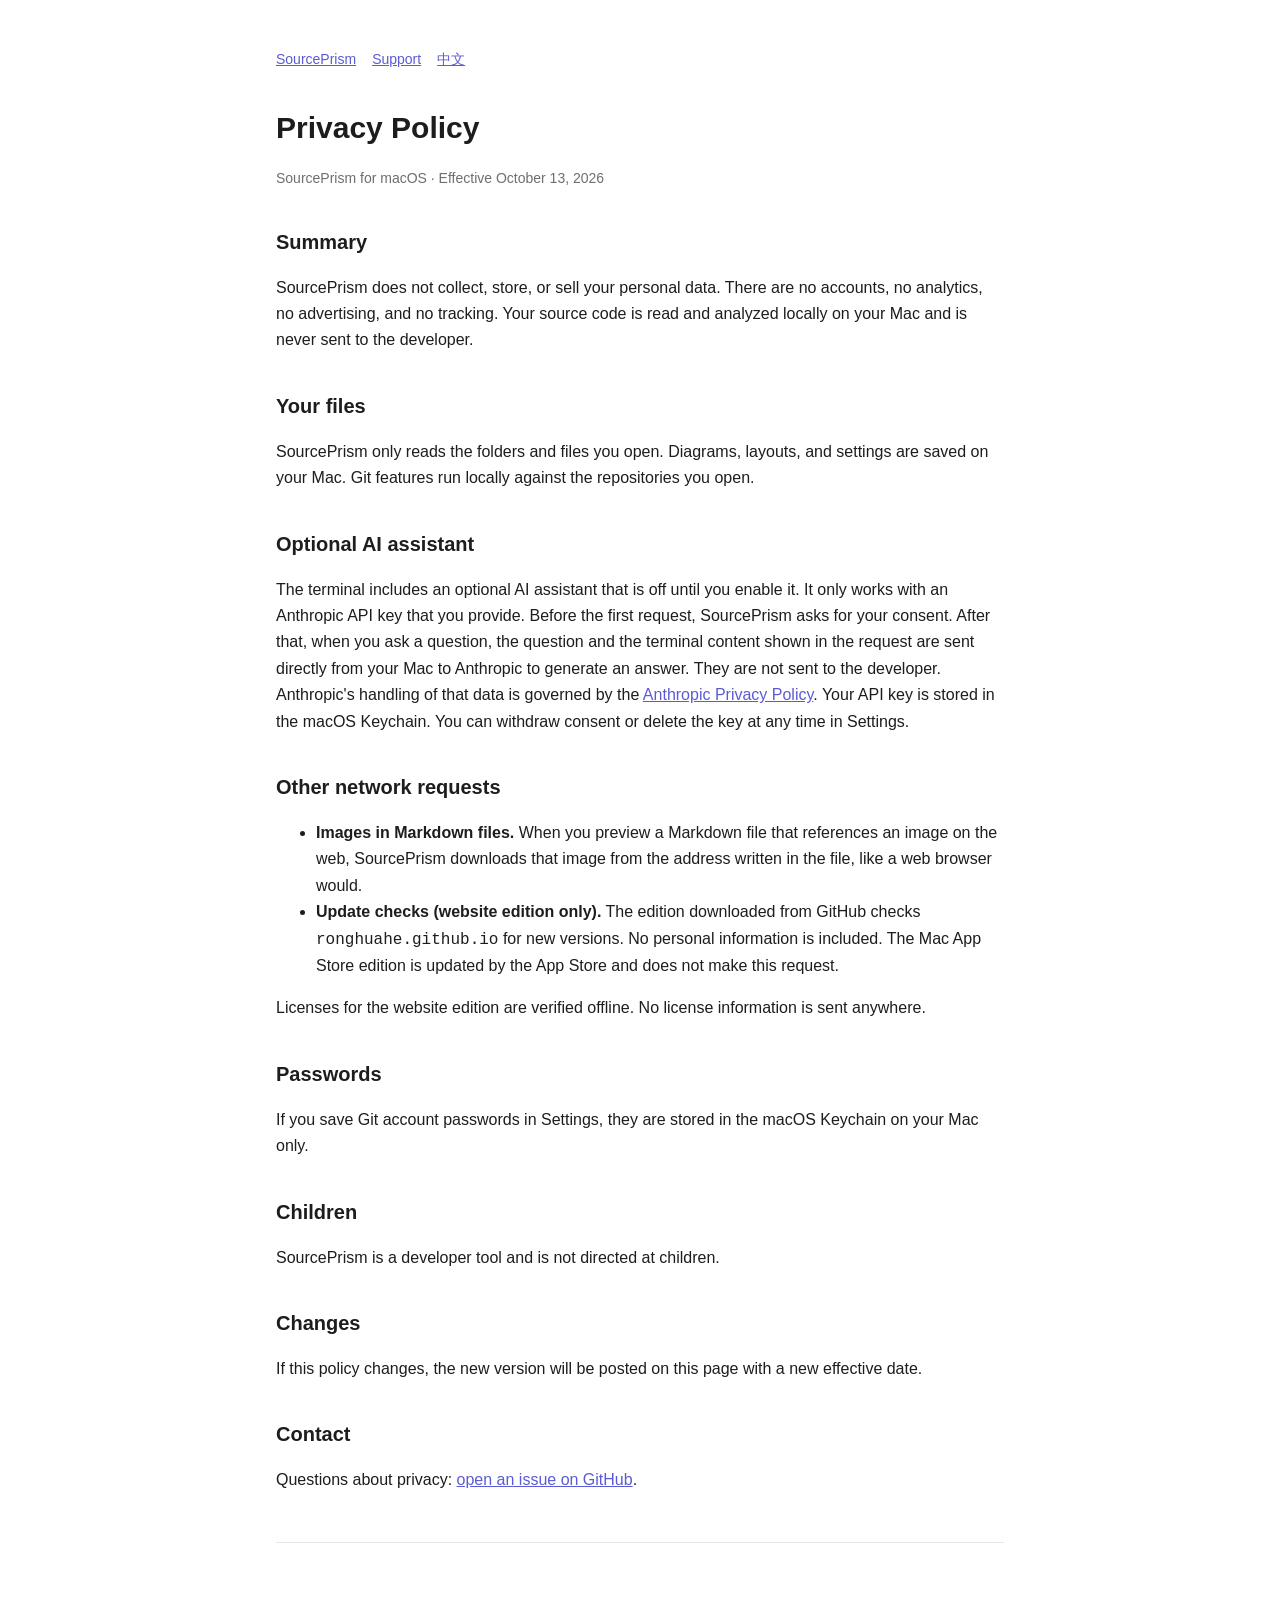
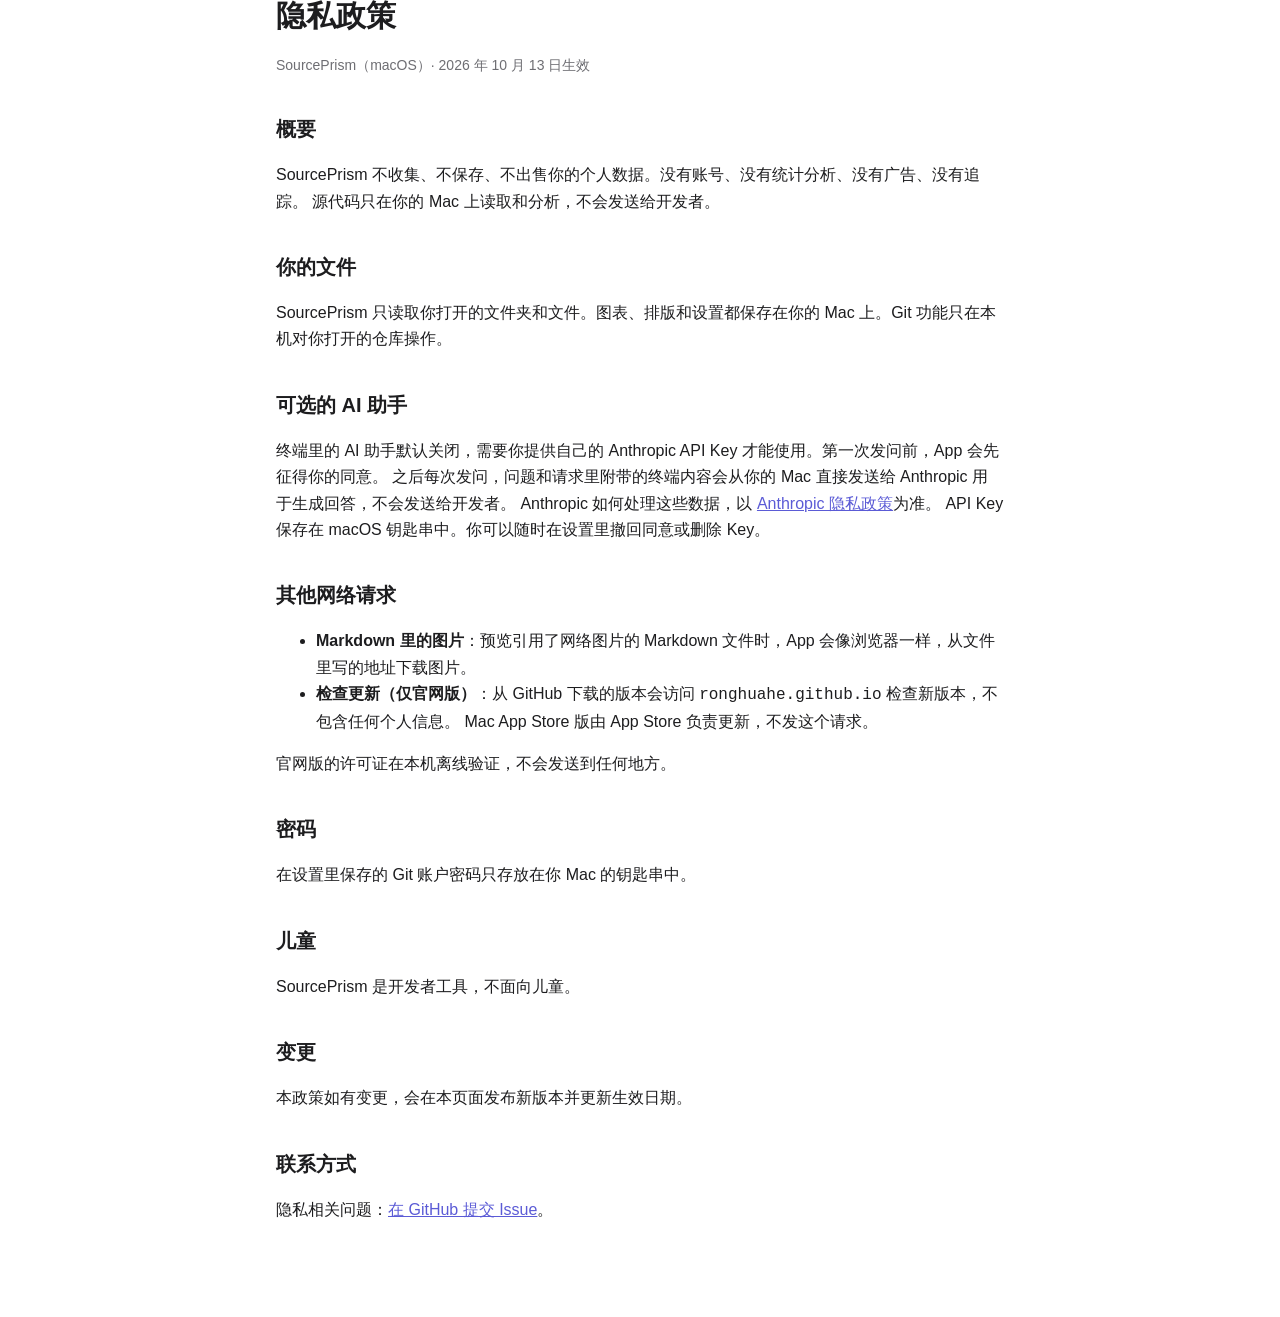
==== privacy.html @ 694463b5 "隐私政策、技术支持与首页" ====
<!doctype html>
<html lang="en">
<head>
<meta charset="utf-8">
<meta name="viewport" content="width=device-width,initial-scale=1">
<title>SourcePrism Privacy Policy</title>
<link rel="stylesheet" href="style.css">
</head>
<body><main>
<nav><a href="index.html">SourcePrism</a><a href="support.html">Support</a><a href="#zh">中文</a></nav>

<h1>Privacy Policy</h1>
<p class="muted">SourcePrism for macOS · Effective October 13, 2026</p>

<h2>Summary</h2>
<p>SourcePrism does not collect, store, or sell your personal data. There are no accounts, no analytics,
no advertising, and no tracking. Your source code is read and analyzed locally on your Mac and is never
sent to the developer.</p>

<h2>Your files</h2>
<p>SourcePrism only reads the folders and files you open. Diagrams, layouts, and settings are saved on
your Mac. Git features run locally against the repositories you open.</p>

<h2>Optional AI assistant</h2>
<p>The terminal includes an optional AI assistant that is off until you enable it. It only works with
an Anthropic API key that you provide. Before the first request, SourcePrism asks for your consent.
After that, when you ask a question, the question and the terminal content shown in the request are
sent directly from your Mac to Anthropic to generate an answer. They are not sent to the developer.
Anthropic's handling of that data is governed by the
<a href="https://www.anthropic.com/legal/privacy">Anthropic Privacy Policy</a>.
Your API key is stored in the macOS Keychain. You can withdraw consent or delete the key at any time in
Settings.</p>

<h2>Other network requests</h2>
<ul>
<li><b>Images in Markdown files.</b> When you preview a Markdown file that references an image on the
web, SourcePrism downloads that image from the address written in the file, like a web browser would.</li>
<li><b>Update checks (website edition only).</b> The edition downloaded from GitHub checks
<code>ronghuahe.github.io</code> for new versions. No personal information is included. The Mac App Store
edition is updated by the App Store and does not make this request.</li>
</ul>
<p>Licenses for the website edition are verified offline. No license information is sent anywhere.</p>

<h2>Passwords</h2>
<p>If you save Git account passwords in Settings, they are stored in the macOS Keychain on your Mac only.</p>

<h2>Children</h2>
<p>SourcePrism is a developer tool and is not directed at children.</p>

<h2>Changes</h2>
<p>If this policy changes, the new version will be posted on this page with a new effective date.</p>

<h2>Contact</h2>
<p>Questions about privacy: <a href="https://github.com/RonghuaHe/SourcePrism/issues">open an issue on GitHub</a>.</p>

<hr>

<h1 id="zh">隐私政策</h1>
<p class="muted">SourcePrism（macOS）· 2026 年 10 月 13 日生效</p>

<h2>概要</h2>
<p>SourcePrism 不收集、不保存、不出售你的个人数据。没有账号、没有统计分析、没有广告、没有追踪。
源代码只在你的 Mac 上读取和分析，不会发送给开发者。</p>

<h2>你的文件</h2>
<p>SourcePrism 只读取你打开的文件夹和文件。图表、排版和设置都保存在你的 Mac 上。Git 功能只在本机对你打开的仓库操作。</p>

<h2>可选的 AI 助手</h2>
<p>终端里的 AI 助手默认关闭，需要你提供自己的 Anthropic API Key 才能使用。第一次发问前，App 会先征得你的同意。
之后每次发问，问题和请求里附带的终端内容会从你的 Mac 直接发送给 Anthropic 用于生成回答，不会发送给开发者。
Anthropic 如何处理这些数据，以 <a href="https://www.anthropic.com/legal/privacy">Anthropic 隐私政策</a>为准。
API Key 保存在 macOS 钥匙串中。你可以随时在设置里撤回同意或删除 Key。</p>

<h2>其他网络请求</h2>
<ul>
<li><b>Markdown 里的图片</b>：预览引用了网络图片的 Markdown 文件时，App 会像浏览器一样，从文件里写的地址下载图片。</li>
<li><b>检查更新（仅官网版）</b>：从 GitHub 下载的版本会访问 <code>ronghuahe.github.io</code> 检查新版本，不包含任何个人信息。
Mac App Store 版由 App Store 负责更新，不发这个请求。</li>
</ul>
<p>官网版的许可证在本机离线验证，不会发送到任何地方。</p>

<h2>密码</h2>
<p>在设置里保存的 Git 账户密码只存放在你 Mac 的钥匙串中。</p>

<h2>儿童</h2>
<p>SourcePrism 是开发者工具，不面向儿童。</p>

<h2>变更</h2>
<p>本政策如有变更，会在本页面发布新版本并更新生效日期。</p>

<h2>联系方式</h2>
<p>隐私相关问题：<a href="https://github.com/RonghuaHe/SourcePrism/issues">在 GitHub 提交 Issue</a>。</p>
</main></body>
</html>
---- style.css ----
:root{--bg:#fff;--fg:#1d1d1f;--muted:#6e6e73;--line:#e5e5ea;--accent:#5b5bd6}
@media (prefers-color-scheme:dark){:root{--bg:#1c1c1e;--fg:#f5f5f7;--muted:#a1a1a6;--line:#38383a;--accent:#9d9dff}}
*{box-sizing:border-box}
body{margin:0;background:var(--bg);color:var(--fg);font:16px/1.65 -apple-system,BlinkMacSystemFont,"PingFang SC","Helvetica Neue",sans-serif}
main{max-width:760px;margin:0 auto;padding:48px 16px 80px}
h1{font-size:30px;margin:0 0 4px}h2{font-size:20px;margin:36px 0 8px}
.muted{color:var(--muted);font-size:14px}
a{color:var(--accent)}
hr{border:0;border-top:1px solid var(--line);margin:48px 0}
nav{font-size:14px;margin-bottom:32px}nav a{margin-right:16px}
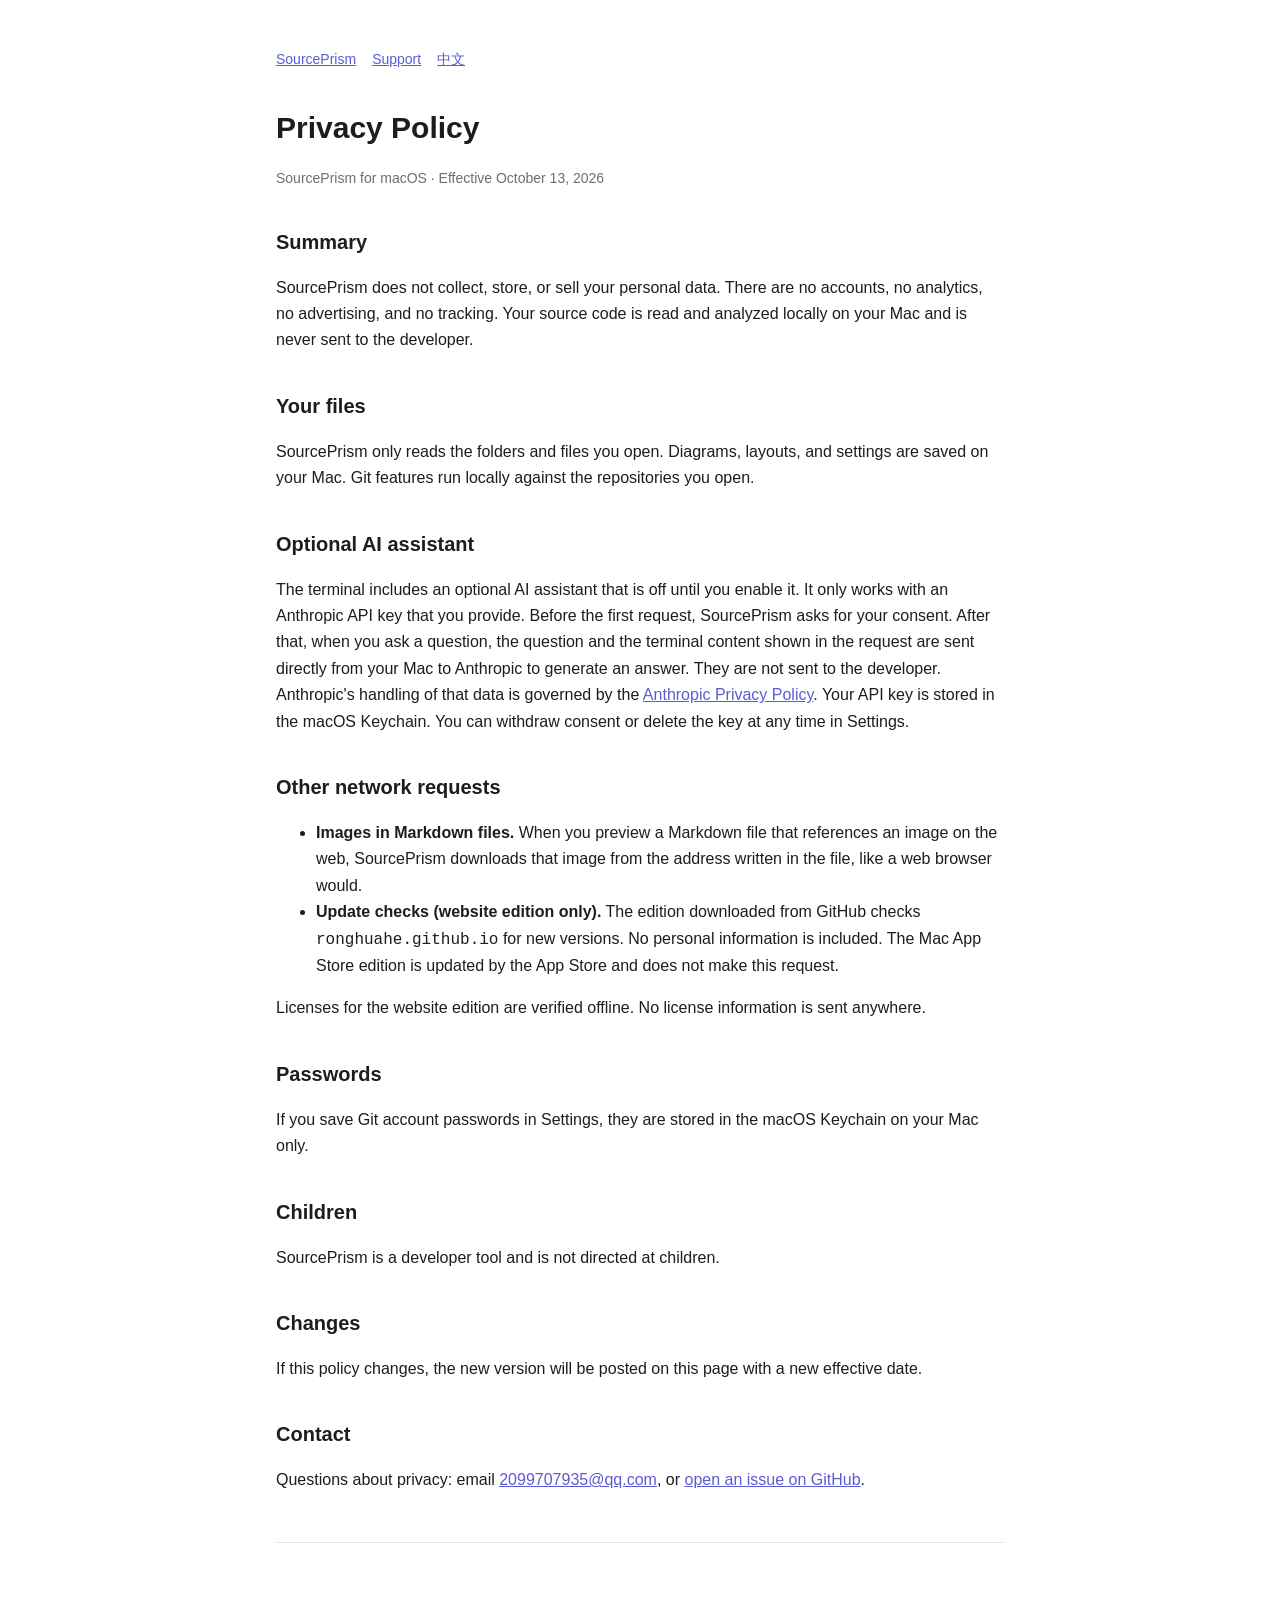
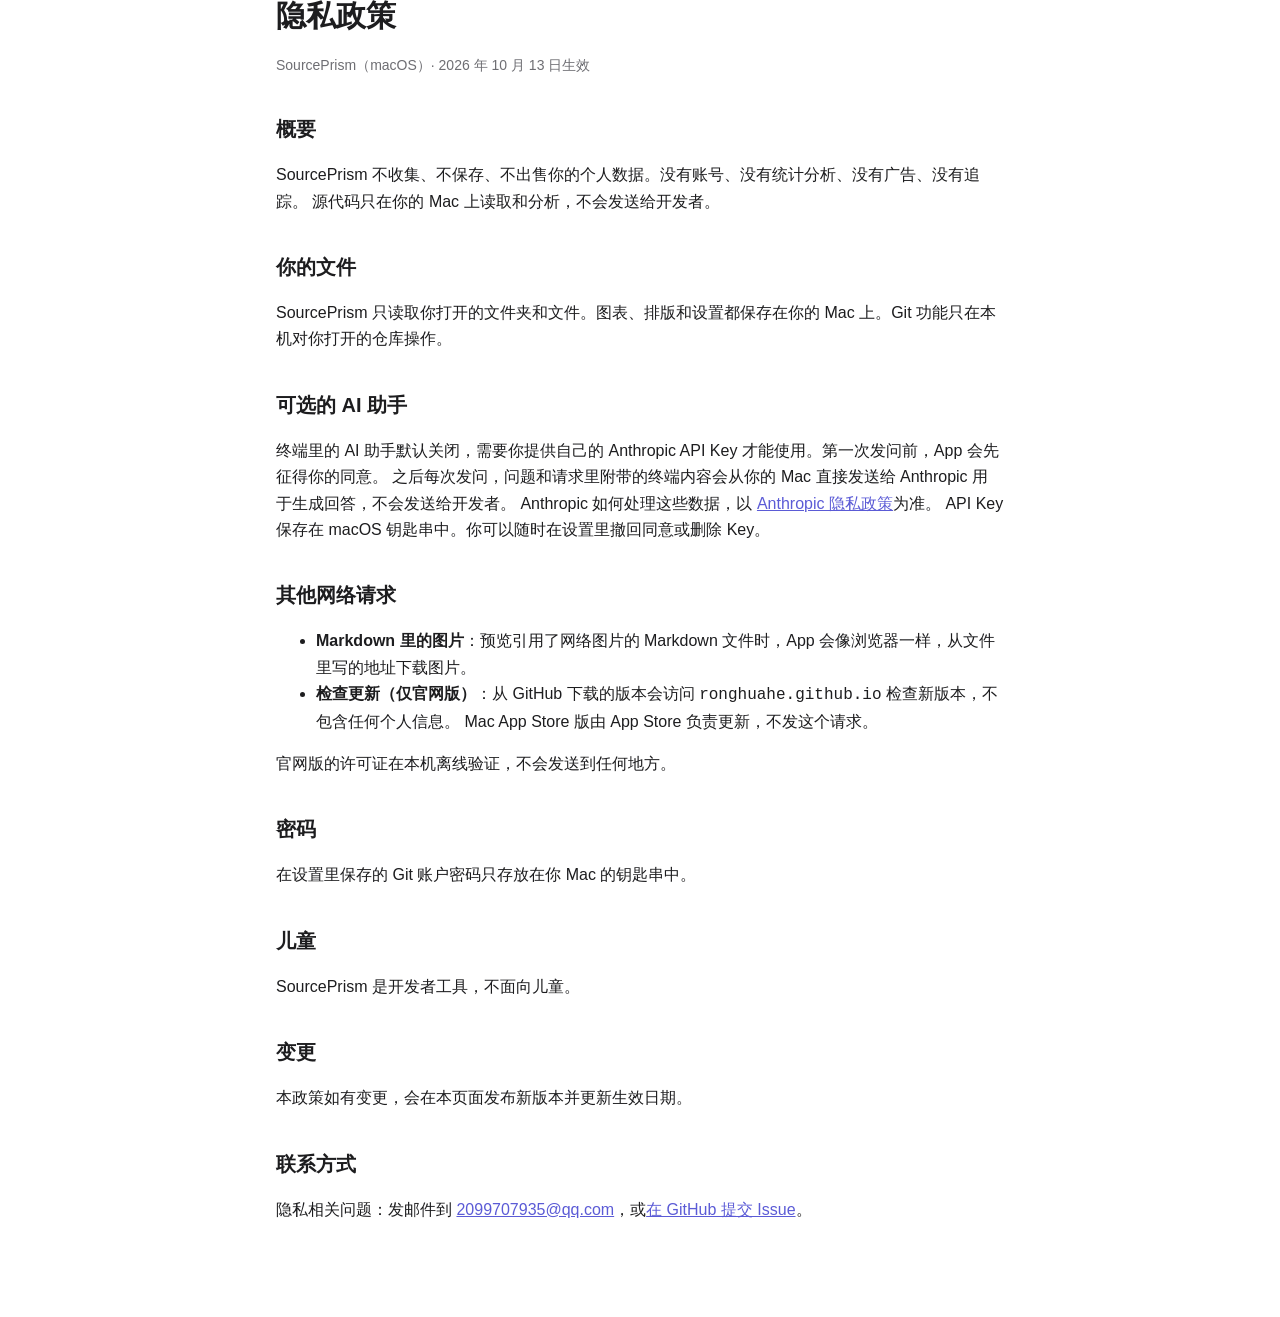
==== commit 4414ddd3: "联系邮箱" ====
--- a/privacy.html
+++ b/privacy.html
@@ -51,7 +51,7 @@
 <p>If this policy changes, the new version will be posted on this page with a new effective date.</p>
 
 <h2>Contact</h2>
-<p>Questions about privacy: <a href="https://github.com/RonghuaHe/SourcePrism/issues">open an issue on GitHub</a>.</p>
+<p>Questions about privacy: email <a href="mailto:2099707935@qq.com">2099707935@qq.com</a>, or <a href="https://github.com/RonghuaHe/SourcePrism/issues">open an issue on GitHub</a>.</p>
 
 <hr>
 
@@ -89,6 +89,6 @@
 <p>本政策如有变更，会在本页面发布新版本并更新生效日期。</p>
 
 <h2>联系方式</h2>
-<p>隐私相关问题：<a href="https://github.com/RonghuaHe/SourcePrism/issues">在 GitHub 提交 Issue</a>。</p>
+<p>隐私相关问题：发邮件到 <a href="mailto:2099707935@qq.com">2099707935@qq.com</a>，或<a href="https://github.com/RonghuaHe/SourcePrism/issues">在 GitHub 提交 Issue</a>。</p>
 </main></body>
 </html>
